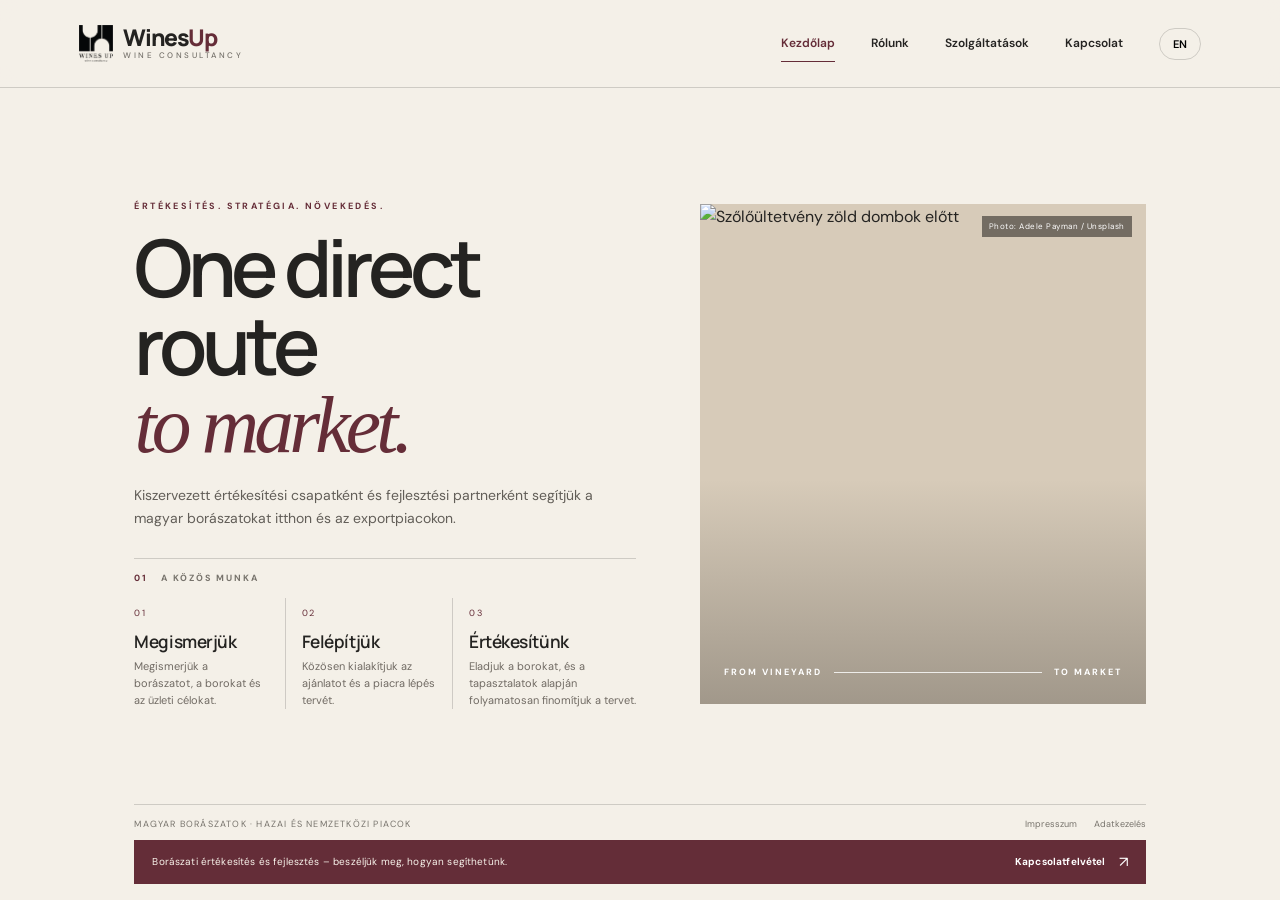
==== index.html @ 7901860d "Initial WinesUp website" ====
<!doctype html>
<html lang="hu"><head><meta charset="utf-8"><meta name="viewport" content="width=device-width, initial-scale=1"><meta name="theme-color" content="#f4f0e8"><meta name="description" content="A WinesUp kiszervezett értékesítési csapatként és fejlesztési partnerként segíti a magyar borászatokat itthon és exportpiacokon."><title>WinesUp — One direct route to market</title><link rel="preconnect" href="https://fonts.googleapis.com"><link rel="preconnect" href="https://fonts.gstatic.com" crossorigin><link href="https://fonts.googleapis.com/css2?family=DM+Sans:wght@400;500;600;700&family=Manrope:wght@400;500;600;700;800&display=swap" rel="stylesheet"><link rel="stylesheet" href="style.css"><script src="script.js" defer></script></head>
<body>
<header class="site-header"><a class="brand" href="index.html" aria-label="WinesUp – kezdőlap"><img src="assets/winesup-mark.png" alt="" class="brand-mark"><span class="brand-word">Wines<span>Up</span><small>wine consultancy</small></span></a><button class="menu-toggle" aria-label="Menü megnyitása" aria-expanded="false" aria-controls="main-nav"><span></span><span></span></button><nav class="main-nav" id="main-nav"><a href="index.html" data-i18n="navHome">Kezdőlap</a><a href="about.html" data-i18n="navAbout">Rólunk</a><a href="services.html" data-i18n="navServices">Szolgáltatások</a><a href="contact.html" data-i18n="navContact">Kapcsolat</a><button class="language-switch" type="button" aria-label="Switch language">EN</button></nav></header>
<main class="home-main">
<section class="hero home-hero section-wrap">
  <div class="hero-copy home-hero-copy">
    <p class="eyebrow" data-i18n="heroEyebrow">Értékesítés. Stratégia. Növekedés.</p>
    <h1 data-i18n="heroTitle">One direct route<br><em>to market.</em></h1>
    <p class="hero-lead" data-i18n="heroLead">Kiszervezett értékesítési csapatként és fejlesztési partnerként segítjük a magyar borászatokat itthon és az exportpiacokon.</p>
    <div class="home-steps" aria-label="Hogyan dolgozunk">
      <div class="home-steps-heading"><span class="home-steps-number">01</span><span data-i18n="approachKicker">A közös munka</span></div>
      <div class="home-steps-grid">
        <article class="home-step"><span class="home-step-index">01</span><h2 data-i18n="step1Title">Megismerjük</h2><p data-i18n="step1Text">Megismerjük a borászatot, a borokat és az üzleti célokat.</p></article>
        <article class="home-step"><span class="home-step-index">02</span><h2 data-i18n="step2Title">Felépítjük</h2><p data-i18n="step2Text">Közösen kialakítjuk az ajánlatot és a piacra lépés tervét.</p></article>
        <article class="home-step"><span class="home-step-index">03</span><h2 data-i18n="step3Title">Értékesítünk</h2><p data-i18n="step3Text">Eladjuk a borokat, és a tapasztalatok alapján folyamatosan finomítjuk a tervet.</p></article>
      </div>
    </div>
  </div>
  <div class="hero-art hero-photo-wrap home-hero-photo">
    <img class="hero-photo" src="https://images.unsplash.com/photo-1523741543316-beb7fc7023d8?auto=format&fit=crop&w=1800&q=85" alt="Szőlőültetvény zöld dombok előtt" fetchpriority="high">
    <div class="hero-photo-overlay"></div><div class="photo-credit">Photo: Adele Payman / Unsplash</div>
    <div class="photo-label"><span>FROM VINEYARD</span><i></i><span>TO MARKET</span></div>
  </div>
  <div class="home-bottom"><span class="home-market-line" data-i18n="heroFoot">Magyar borászatok · Hazai és nemzetközi piacok</span><span class="home-legal-links"><a href="imprint.html" data-i18n="imprint">Impresszum</a><a href="privacy.html" data-i18n="privacy">Adatkezelés</a></span></div><div class="home-contact-strip"><span data-i18n="homeContactLine">Borászati értékesítés és fejlesztés – beszéljük meg, hogyan segíthetünk.</span><a href="contact.html"><span data-i18n="contactCta">Kapcsolatfelvétel</span><b>↗</b></a></div>
</section>
</main><footer class="home-footer"><span>© 2026 WinesUp.</span><span data-i18n="rights">Minden jog fenntartva.</span></footer></body></html>
---- style.css ----
:root{--paper:#f4f0e8;--paper2:#e9e2d6;--ink:#242321;--muted:#77736c;--wine:#652d38;--wine2:#8b4650;--line:rgba(36,35,33,.18);--serif:Georgia,'Times New Roman',serif;--sans:'DM Sans',Arial,sans-serif;--display:'Manrope',Arial,sans-serif}*{box-sizing:border-box}html{scroll-behavior:smooth}body{margin:0;background:var(--paper);color:var(--ink);font-family:var(--sans);font-size:16px;line-height:1.6}a{color:inherit;text-decoration:none}.site-header{height:88px;padding:0 6.2vw;display:flex;align-items:center;justify-content:space-between;border-bottom:1px solid var(--line);background:rgba(244,240,232,.94);position:sticky;top:0;z-index:20;backdrop-filter:blur(12px)}.brand{display:flex;align-items:center;gap:10px}.brand-mark{width:34px;height:38px;object-fit:contain}.brand-word{font:800 23px/1 var(--display);letter-spacing:-1.4px}.brand-word>span{color:var(--wine)}.brand-word small{display:block;font:500 8px/1.6 var(--sans);letter-spacing:2.5px;text-transform:uppercase;color:var(--muted)}.main-nav{display:flex;align-items:center;gap:36px;font-size:12px;font-weight:600}.main-nav a{transition:color .2s}.main-nav a:hover,.text-link:hover{color:var(--wine2)}.language-switch{border:1px solid var(--line);background:transparent;border-radius:50px;padding:8px 13px;font:600 11px var(--sans);cursor:pointer}.menu-toggle{display:none}.section-wrap{padding-left:10.5vw;padding-right:10.5vw}.hero{min-height:660px;padding-top:100px;padding-bottom:30px;display:grid;grid-template-columns:1.05fr .95fr;align-items:center;position:relative;overflow:hidden}.eyebrow{font-size:10px;letter-spacing:2.4px;text-transform:uppercase;font-weight:700;color:var(--wine);margin:0 0 25px}.hero h1{font:600 clamp(64px,8.1vw,116px)/.96 var(--display);letter-spacing:-7px;margin:0 0 32px}.hero h1 em,.intro h2 em,.section-heading h2 em,.approach h2 em,.markets h2 em,.contact-band h2 em{font-family:var(--serif);font-weight:400;color:var(--wine);letter-spacing:-.06em}.hero-lead{max-width:440px;font-size:16px;line-height:1.8;color:#625e58;margin:0 0 34px}.button{display:inline-flex;align-items:center;gap:45px;padding:15px 19px;font-size:12px;font-weight:700;transition:background .2s,transform .2s}.button:hover{transform:translateY(-2px)}.button b{font-size:18px;font-weight:400}.button-dark{background:var(--wine);color:#fff}.button-dark:hover{background:#4d202a}.hero-art{height:440px;position:relative;background:#e8dfd3;overflow:hidden;margin-left:4vw}.art-disc{position:absolute;width:280px;height:360px;border-radius:48% 48% 8px 8px;background:var(--wine);left:50%;top:50%;transform:translate(-50%,-42%);opacity:.94}.art-disc:after{content:"";position:absolute;inset:20px;border:1px solid rgba(255,255,255,.25);border-radius:48% 48% 4px 4px}.art-stem{position:absolute;width:1px;height:480px;background:rgba(36,35,33,.42);left:50%;top:-20px;transform:rotate(28deg)}.art-orbit{position:absolute;border:1px solid rgba(101,45,56,.55);border-radius:50%;width:430px;height:190px;left:50%;top:50%;transform:translate(-50%,-50%) rotate(-32deg)}.orbit-two{width:500px;height:270px;transform:translate(-50%,-50%) rotate(35deg);border-color:rgba(36,35,33,.25)}.art-caption{position:absolute;bottom:25px;left:25px;right:25px;display:flex;align-items:center;gap:12px;font-size:9px;letter-spacing:2px;font-weight:700}.art-caption i{height:1px;background:var(--ink);flex:1}.art-note{position:absolute;right:25px;top:24px;font:700 15px/1.1 var(--display);letter-spacing:-1px;text-align:right}.art-note small{display:block;font:600 7px/1.6 var(--sans);letter-spacing:1.6px;color:#706b64;margin-top:7px}.hero-foot{grid-column:1/-1;display:flex;justify-content:space-between;border-top:1px solid var(--line);padding-top:17px;margin-top:65px;font-size:9px;letter-spacing:1.4px;text-transform:uppercase;color:var(--muted)}.section-kicker{display:flex;gap:18px;align-items:center;font-size:10px;letter-spacing:2px;text-transform:uppercase;color:var(--muted);font-weight:700}.section-kicker span:first-child{color:var(--wine)}.intro{padding-top:130px;padding-bottom:150px;position:relative;border-top:1px solid var(--line)}.intro-content{display:grid;grid-template-columns:1.15fr .85fr;gap:8vw;margin-top:55px}.intro h2,.section-heading h2,.approach h2,.markets h2{font:600 clamp(38px,5vw,66px)/1.08 var(--display);letter-spacing:-3.6px;margin:0}.intro-text{padding-top:8px;max-width:400px}.intro-text p,.section-heading>p,.approach-top>p,.markets-copy>p:last-child{font-size:14px;line-height:1.9;color:#69645e;margin:0 0 27px}.text-link{display:inline-flex;gap:25px;align-items:center;font-size:11px;font-weight:700;border-bottom:1px solid var(--wine);padding-bottom:9px}.intro-stamp{position:absolute;right:11vw;bottom:55px;width:110px;height:110px;border:1px solid rgba(101,45,56,.5);border-radius:50%;display:flex;align-items:center;justify-content:center;gap:7px;color:var(--wine);transform:rotate(-12deg)}.intro-stamp>span{font:italic 48px var(--serif)}.intro-stamp small{font-size:6px;line-height:1.5;letter-spacing:1px}.services{background:var(--paper2);padding-top:105px;padding-bottom:130px}.section-heading{display:flex;justify-content:space-between;align-items:end;margin:55px 0 65px;gap:40px}.section-heading>p{max-width:310px;margin:0 0 5px}.service-list{border-top:1px solid var(--line)}.service-item{display:grid;grid-template-columns:70px 1fr 30px;gap:20px;align-items:start;padding:28px 0;border-bottom:1px solid var(--line)}.service-no{font-size:10px;color:var(--wine);padding-top:8px}.service-item h3{font:600 25px/1.3 var(--display);letter-spacing:-.8px;margin:0 0 8px}.service-item p{font-size:13px;line-height:1.8;color:#6b665f;max-width:650px;margin:0}.service-arrow{font-size:20px;color:var(--wine);padding-top:4px}.approach{padding-top:120px;padding-bottom:140px}.approach-top{display:flex;justify-content:space-between;align-items:end;gap:40px;margin:55px 0 70px}.approach-top>p{max-width:300px;margin-bottom:5px}.steps{display:grid;grid-template-columns:repeat(3,1fr);border-top:1px solid var(--line)}.steps article{padding:24px 30px 0 0;border-right:1px solid var(--line);margin-right:30px}.steps article:last-child{border:0;margin:0}.steps article>span{font-size:9px;letter-spacing:1.8px;color:var(--wine);font-weight:700}.steps article>span small{color:var(--muted);font-size:8px}.steps h3{font:600 26px var(--display);letter-spacing:-1px;margin:32px 0 9px}.steps p{font-size:13px;line-height:1.8;color:#6b665f;max-width:260px;margin:0}.markets{background:#262421;color:var(--paper);padding-top:100px;padding-bottom:100px;display:grid;grid-template-columns:1fr 1fr;align-items:center;gap:7vw;overflow:hidden}.markets .eyebrow{color:#c18c91}.markets h2 em{color:#d0a5a0}.markets-copy>p:last-child{color:#c4beb5;max-width:410px;margin-top:28px}.markets-graphic{height:350px;position:relative;border:1px solid rgba(244,240,232,.2);border-radius:50%;width:350px;justify-self:center}.map-ring{position:absolute;border:1px solid rgba(208,165,160,.55);border-radius:50%;inset:35px}.ring-b{inset:80px;border-color:rgba(244,240,232,.25)}.map-center{position:absolute;left:50%;top:50%;transform:translate(-50%,-50%);font:italic 66px var(--serif);color:#d0a5a0}.map-center span{color:var(--paper)}.map-point{position:absolute;font-size:8px;letter-spacing:1.4px;color:#e8d7d0;background:#262421;padding:4px 7px}.point-hu{top:34%;left:52%}.point-ca{top:25%;left:4%}.point-jp{right:-5%;top:51%}.point-eu{bottom:18%;left:23%}.contact-band{background:var(--wine);color:var(--paper);padding:85px 10.5vw;position:relative;overflow:hidden}.contact-band-inner{position:relative;z-index:1}.contact-band .eyebrow{color:#d8b4ae}.contact-band h2{font:600 clamp(42px,6vw,78px)/1.03 var(--display);letter-spacing:-4px;margin:0 0 32px}.contact-band h2 em{color:#e3c5bd}.button-light{background:var(--paper);color:var(--wine)}.button-light:hover{background:#fff}.band-mark{position:absolute;right:11vw;top:0;font:italic 300px/.9 var(--serif);color:rgba(255,255,255,.06)}.band-mark span{font-style:normal}.site-footer{background:#1e1d1b;color:var(--paper);padding:55px 10.5vw 20px}.footer-main{display:grid;grid-template-columns:1fr 1.3fr 1fr;align-items:center;gap:30px;padding-bottom:50px}.footer-brand .brand-mark{filter:invert(1)}.footer-brand .brand-word{color:var(--paper)}.footer-brand .brand-word>span{color:#c18c91}.footer-brand .brand-word small{color:#aaa39a}.footer-main>p{font-size:11px;color:#aaa39a;max-width:230px}.footer-contact{display:flex;flex-direction:column;gap:7px;justify-self:end;font-size:11px}.footer-contact span{color:#aaa39a}.footer-bottom{border-top:1px solid rgba(255,255,255,.17);padding-top:17px;display:flex;justify-content:space-between;font-size:9px;color:#aaa39a}.footer-bottom div{display:flex;gap:25px}.footer-bottom a:hover{color:white}
@media(max-width:800px){.site-header{height:72px;padding:0 6vw}.menu-toggle{display:flex;flex-direction:column;gap:5px;border:0;background:none;padding:10px}.menu-toggle span{display:block;width:23px;height:1px;background:var(--ink)}.main-nav{display:none;position:absolute;top:71px;left:0;right:0;background:var(--paper);padding:25px 6vw 30px;flex-direction:column;align-items:flex-start;gap:20px;border-bottom:1px solid var(--line)}.main-nav.open{display:flex}.section-wrap{padding-left:7vw;padding-right:7vw}.hero{padding-top:65px;grid-template-columns:1fr;min-height:auto}.hero h1{font-size:clamp(60px,14vw,100px);letter-spacing:-5px}.hero-art{height:330px;margin:55px 0 0}.art-disc{width:210px;height:275px}.hero-foot{margin-top:45px}.intro{padding-top:85px;padding-bottom:120px}.intro-content{grid-template-columns:1fr;gap:25px;margin-top:38px}.intro h2,.section-heading h2,.approach h2,.markets h2{font-size:clamp(40px,9vw,60px)}.intro-stamp{right:8vw;bottom:25px;transform:scale(.75) rotate(-12deg)}.services{padding-top:80px;padding-bottom:90px}.section-heading,.approach-top{display:block;margin:40px 0}.section-heading>p,.approach-top>p{margin-top:22px}.service-item{grid-template-columns:35px 1fr 20px;gap:12px}.service-item h3{font-size:21px}.approach{padding-top:85px;padding-bottom:90px}.steps{grid-template-columns:1fr}.steps article{border-right:0;border-bottom:1px solid var(--line);margin:0;padding:22px 0}.steps h3{margin:18px 0 7px}.markets{grid-template-columns:1fr;padding:80px 7vw;gap:50px}.markets-graphic{width:min(80vw,330px);height:min(80vw,330px)}.contact-band{padding:75px 7vw}.contact-band h2{font-size:clamp(43px,10vw,68px);letter-spacing:-2px}.band-mark{right:-20px;font-size:210px}.site-footer{padding:45px 7vw 20px}.footer-main{grid-template-columns:1fr 1fr}.footer-main>p{grid-column:1/-1;grid-row:2}.footer-contact{justify-self:end}.footer-bottom{gap:20px;flex-wrap:wrap}.footer-bottom div{gap:15px}}
@media(max-width:430px){.brand-word{font-size:20px}.hero h1{letter-spacing:-4px}.hero-art{height:285px}.art-disc{width:175px;height:235px}.service-item{grid-template-columns:28px 1fr 15px}.service-item h3{font-size:18px}.service-item p{font-size:12px}.footer-main{grid-template-columns:1fr}.footer-main>p{grid-column:auto;grid-row:auto}.footer-contact{justify-self:start}.footer-bottom{font-size:8px}}

/* Photography and secondary pages */
.hero-photo-wrap{position:relative;overflow:hidden;min-height:470px;background:var(--wine)}
.hero-photo{position:absolute;inset:0;width:100%;height:100%;object-fit:cover;display:block}
.hero-photo-overlay{position:absolute;inset:0;background:linear-gradient(180deg,rgba(20,18,16,.02),rgba(20,18,16,.34))}
.photo-label{position:absolute;left:28px;bottom:25px;display:flex;align-items:center;gap:12px;color:#fff;font-size:9px;letter-spacing:2px;font-weight:700}
.photo-label i{display:block;width:36px;height:1px;background:rgba(255,255,255,.75)}
.photo-break{padding-top:65px;padding-bottom:100px}
.photo-break-image{height:350px;overflow:hidden;position:relative}
.photo-break-image img{width:100%;height:100%;object-fit:cover;display:block}
.photo-break-caption{display:flex;justify-content:space-between;align-items:center;padding-top:13px;border-bottom:1px solid var(--line);padding-bottom:15px}
.photo-break-caption span,.section-number{font-size:9px;letter-spacing:2px;color:var(--muted);font-weight:700}
.photo-break-caption p{font:italic 16px var(--serif);margin:0;color:var(--wine)}
.page-hero{padding-top:115px;padding-bottom:90px;border-bottom:1px solid var(--line)}
.page-hero h1{font:600 clamp(48px,7vw,88px)/1.05 var(--display);letter-spacing:-4px;max-width:1000px;margin:20px 0 25px}
.page-lead{font-size:17px;line-height:1.8;color:var(--muted);max-width:690px;margin:0}
.about-story{display:grid;grid-template-columns:1.05fr .95fr;gap:8vw;align-items:center;padding-top:100px;padding-bottom:110px}
.about-story-image{height:450px;overflow:hidden}.about-story-image img{width:100%;height:100%;object-fit:cover}
.about-story-copy h2,.team-section h2,.markets-detail h2,.service-image-band h2{font:600 clamp(34px,4.5vw,58px)/1.12 var(--display);letter-spacing:-2px;margin:22px 0}
.about-story-copy p,.markets-detail>p{color:var(--muted);line-height:1.9;font-size:15px}
.team-section{padding-top:70px;padding-bottom:110px;background:var(--paper2)}
.team-section h2{max-width:700px}
.team-placeholders{display:grid;grid-template-columns:repeat(3,1fr);gap:22px;margin-top:55px}
.team-placeholders article{border-top:1px solid var(--line);padding-top:15px}
.team-placeholder{height:220px;background:linear-gradient(145deg,#d8cfc1,#b7a99a);display:grid;place-items:center;color:rgba(67,48,42,.55);font:italic 72px var(--serif);margin-bottom:22px}
.team-placeholders h3{font:600 19px var(--display);margin:0 0 5px}.team-placeholders p{color:var(--muted);font-size:13px;margin:0}
.markets-detail{display:grid;grid-template-columns:1fr 1fr;gap:8vw;align-items:center;padding-top:100px;padding-bottom:110px}
.markets-detail>p{max-width:540px}
.service-detail-list{padding-top:40px;padding-bottom:100px}
.service-detail-list article{display:grid;grid-template-columns:70px 1fr;gap:25px;padding:36px 0;border-bottom:1px solid var(--line)}
.service-detail-list article>span{font-size:11px;letter-spacing:2px;color:var(--wine);padding-top:10px}
.service-detail-list h2{font:600 clamp(26px,3.5vw,42px) var(--display);letter-spacing:-1.5px;margin:0 0 12px}
.service-detail-list p{font-size:15px;line-height:1.85;color:var(--muted);max-width:760px;margin:0}
.service-image-band{position:relative;height:430px;margin-bottom:110px;overflow:hidden;display:flex;align-items:flex-end;padding:45px}
.service-image-band:before{content:"";position:absolute;inset:0;background:linear-gradient(90deg,rgba(25,22,20,.72),rgba(25,22,20,.05))}
.service-image-band img{position:absolute;inset:0;width:100%;height:100%;object-fit:cover}
.service-image-band>div{position:relative;z-index:1;max-width:650px;color:#fff}
.service-image-band h2{margin:14px 0 0}
.service-image-band .eyebrow{color:#e7c9c2}
.contact-layout{display:grid;grid-template-columns:1.2fr .8fr;gap:10vw;padding-top:75px;padding-bottom:120px}
.contact-form-wrap form{display:flex;flex-direction:column;align-items:flex-start}
.contact-form-wrap label{font-size:12px;font-weight:600;margin:18px 0 7px}
.contact-form-wrap input,.contact-form-wrap textarea{width:100%;border:1px solid var(--line);background:rgba(255,255,255,.32);padding:14px 15px;font:14px var(--sans);color:var(--ink);border-radius:0;outline:none}
.contact-form-wrap input:focus,.contact-form-wrap textarea:focus{border-color:var(--wine)}
.contact-form-wrap textarea{resize:vertical}
.form-note{font-size:11px;line-height:1.7;color:var(--muted);margin:18px 0}
.form-status{font-size:12px;color:var(--wine)}
.contact-details{padding-top:15px}
.contact-details>div{border-bottom:1px solid var(--line);padding:0 0 20px;margin-bottom:22px}
.contact-details span{display:block;color:var(--muted);font-size:10px;letter-spacing:1.6px;text-transform:uppercase;margin-bottom:7px}
.contact-details a,.contact-details p{font:500 17px var(--display);margin:0}
.contact-details img{width:100%;height:220px;object-fit:cover;margin-top:20px}
.legal-page{max-width:900px;min-height:55vh;padding-top:110px;padding-bottom:130px}
.legal-page h1{font:600 clamp(42px,6vw,70px)/1.1 var(--display);letter-spacing:-3px}
.legal-placeholder{padding:25px;background:var(--paper2);color:var(--muted);margin-top:35px;font-size:14px}
@media(max-width:800px){.hero-photo-wrap{min-height:330px;margin-top:45px}.photo-break{padding-top:30px;padding-bottom:70px}.photo-break-image{height:250px}.page-hero{padding-top:80px;padding-bottom:65px}.page-hero h1{letter-spacing:-2.5px}.about-story,.markets-detail,.contact-layout{grid-template-columns:1fr;gap:35px;padding-top:70px;padding-bottom:75px}.about-story-image{height:300px}.team-section{padding-top:60px;padding-bottom:75px}.team-placeholders{grid-template-columns:1fr;gap:35px;margin-top:35px}.team-placeholder{height:250px}.service-detail-list{padding-top:20px;padding-bottom:70px}.service-detail-list article{grid-template-columns:40px 1fr;gap:12px;padding:28px 0}.service-image-band{height:350px;margin-bottom:75px;padding:25px}.contact-layout{padding-top:45px}.contact-details img{height:190px}}

/* WinesUp v1.1: real stock photography and dedicated-page navigation */
.main-nav a[aria-current="page"]{color:var(--wine);position:relative}
.main-nav a[aria-current="page"]::after{content:"";position:absolute;left:0;right:0;bottom:-9px;height:1px;background:var(--wine)}
.hero-photo-wrap{height:470px;position:relative;overflow:hidden;background:#d7cbb9}
.hero-photo{width:100%;height:100%;object-fit:cover;display:block}
.hero-photo-overlay{position:absolute;inset:0;background:linear-gradient(180deg,transparent 55%,rgba(22,20,18,.28))}
.photo-label{position:absolute;bottom:24px;left:24px;right:24px;display:flex;align-items:center;gap:12px;color:#fff;font-size:9px;letter-spacing:2px;font-weight:700}
.photo-label i{height:1px;background:rgba(255,255,255,.8);flex:1}
.home-photo{padding-top:0;padding-bottom:100px;position:relative}
.home-photo img{width:100%;height:390px;object-fit:cover;display:block}
.home-photo-caption{display:flex;justify-content:space-between;gap:30px;padding-top:14px;color:var(--muted);font-size:10px;letter-spacing:1.2px;text-transform:uppercase}
.home-photo-caption p{font-size:12px;letter-spacing:0;text-transform:none;margin:0;color:var(--ink)}
.home-services{background:var(--paper2);padding-top:105px;padding-bottom:110px}
.home-more{margin-top:35px}
.team-placeholder{height:330px;display:flex;flex-direction:column;justify-content:center;align-items:center;gap:12px;background:linear-gradient(145deg,#ded7cc,#c4b9aa);color:rgba(67,48,42,.72);margin-bottom:22px;position:relative;overflow:hidden}
.team-placeholder::before,.team-placeholder::after{content:"";position:absolute;border:1px solid rgba(101,45,56,.18);border-radius:50%;width:220px;height:220px}
.team-placeholder::after{width:165px;height:165px}
.team-placeholder span{font:italic 62px var(--serif);z-index:1}
.team-placeholder small{font-size:8px;letter-spacing:2px;font-weight:700;z-index:1}
.team-placeholders p{color:var(--wine);font-size:13px;margin:0}
@media(max-width:800px){.home-photo{padding-bottom:65px}.home-photo img{height:260px}.home-photo-caption{display:block}.home-photo-caption p{margin-top:8px}.team-placeholder{height:300px}.main-nav a[aria-current="page"]::after{display:none}}

.photo-credit{position:absolute;top:12px;right:14px;padding:4px 7px;background:rgba(25,22,20,.52);color:#fff;font-size:8px;letter-spacing:.5px}


/* WinesUp v1.2 — compact, single-viewport homepage */
.home-main{height:calc(100svh - 88px);min-height:610px;overflow:hidden}
.home-hero{height:100%;min-height:0;padding-top:clamp(24px,4vh,52px);padding-bottom:16px;display:grid;grid-template-columns:minmax(0,1.06fr) minmax(300px,.94fr);grid-template-rows:minmax(0,1fr) auto;column-gap:clamp(28px,5vw,76px);align-items:center}
.home-hero-copy{min-width:0;align-self:center}
.home-hero .eyebrow{margin-bottom:15px;font-size:9px}
.home-hero h1{font-size:clamp(58px,6.2vw,88px);letter-spacing:-5px;line-height:.98;margin:0 0 19px}
.home-hero .hero-lead{font-size:14px;line-height:1.65;max-width:480px;margin:0 0 28px}
.home-hero-photo{height:min(58vh,500px);min-height:340px;margin:0}
.home-steps{margin-top:25px;max-width:690px}
.home-steps-heading{display:flex;align-items:center;gap:13px;border-top:1px solid var(--line);padding-top:12px;margin-bottom:12px;font-size:9px;letter-spacing:1.8px;text-transform:uppercase;color:var(--muted);font-weight:700}
.home-steps-number{color:var(--wine)}
.home-steps-grid{display:grid;grid-template-columns:repeat(3,minmax(0,1fr));gap:0}
.home-step{padding:0 17px 0 0;margin-right:16px;border-right:1px solid var(--line);min-width:0}
.home-step:last-child{border-right:0;margin-right:0;padding-right:0}
.home-step-index{font-size:9px;letter-spacing:1.5px;color:var(--wine)}
.home-step h2{font:600 clamp(15px,1.35vw,19px)/1.25 var(--display);letter-spacing:-.45px;margin:8px 0 5px}
.home-step p{font-size:11px;line-height:1.55;color:#716b64;margin:0;max-width:190px}
.home-bottom{grid-column:1/-1;display:flex;align-items:center;gap:24px;border-top:1px solid var(--line);padding-top:12px;margin-top:20px;min-width:0}
.home-market-line{font-size:9px;letter-spacing:1.2px;text-transform:uppercase;color:var(--muted);flex:1}
.home-contact-link{display:inline-flex;align-items:center;gap:15px;font-size:10px;font-weight:700;color:var(--wine);white-space:nowrap}
.home-contact-link b{font-size:16px;font-weight:400}
.home-legal-links{display:flex;gap:17px;margin-left:18px;font-size:9px;color:var(--muted);white-space:nowrap}
.home-legal-links a:hover{color:var(--wine)}
.home-footer{display:none}
@media(max-height:760px) and (min-width:801px){.home-hero{padding-top:18px}.home-hero h1{font-size:clamp(54px,5.6vw,76px);margin-bottom:13px}.home-hero .hero-lead{font-size:13px;margin-bottom:18px}.home-hero-photo{height:min(53vh,410px);min-height:300px}.home-steps{margin-top:15px}.home-step h2{margin:5px 0 3px}.home-step p{font-size:10px}.home-bottom{margin-top:12px;padding-top:9px}}
@media(max-width:800px){.home-main{height:auto;min-height:calc(100svh - 72px);overflow:visible}.home-hero{height:auto;min-height:0;padding-top:55px;padding-bottom:20px;display:flex;flex-direction:column;align-items:stretch;gap:0}.home-hero h1{font-size:clamp(58px,12vw,86px);letter-spacing:-4px}.home-hero .hero-lead{font-size:14px;margin-bottom:22px}.home-steps{margin-top:30px}.home-steps-grid{gap:0}.home-step{padding-right:12px;margin-right:12px}.home-step h2{font-size:16px}.home-step p{font-size:11px}.home-hero-photo{height:300px;min-height:0;margin:32px 0 0}.home-bottom{width:100%;flex-wrap:wrap;gap:12px;padding-top:14px;margin-top:25px}.home-market-line{flex-basis:100%;font-size:8px}.home-legal-links{margin-left:auto}}
@media(max-width:430px){.home-hero{padding-top:42px}.home-hero h1{font-size:58px;letter-spacing:-3.5px}.home-steps-grid{grid-template-columns:1fr;gap:14px}.home-step{border-right:0;border-bottom:1px solid var(--line);padding:0 0 12px;margin:0}.home-step:last-child{border-bottom:0;padding-bottom:0}.home-step h2{margin:4px 0}.home-hero-photo{height:230px}.home-legal-links{font-size:8px}}


/* WinesUp v1.3 — About page content and team */
.about-intro{padding-top:85px;padding-bottom:70px}
.about-intro h1{font:600 clamp(48px,6vw,76px)/1.05 var(--display);letter-spacing:-3.5px;margin:0 0 28px}
.about-intro-copy{max-width:850px;display:grid;grid-template-columns:1fr 1fr;gap:42px}
.about-intro-copy p{font-size:15px;line-height:1.9;color:#625e58;margin:0}
.about-markets{padding-top:55px;padding-bottom:65px;background:var(--paper2)}
.about-markets h2{font:600 clamp(38px,4.5vw,58px)/1.1 var(--display);letter-spacing:-2.5px;margin:12px 0 0}
.markets-list-wrap>p{font-size:14px;color:var(--muted);margin:0 0 16px}
.markets-country-list{display:flex;flex-wrap:wrap;gap:10px 24px;list-style:none;padding:0;margin:0}
.markets-country-list li{font:600 15px var(--display);padding-bottom:5px;border-bottom:1px solid rgba(101,45,56,.35)}
.team-section{padding-top:80px;padding-bottom:100px}
.team-section h2{margin:18px 0 0}
.team-placeholders{margin-top:42px}
.team-placeholders article{border-top:1px solid var(--line);padding-top:16px}
.team-placeholders h3{margin-bottom:7px}
.team-placeholders .team-role{font-size:10px;letter-spacing:1.4px;text-transform:uppercase;color:var(--muted);margin:0 0 8px}
.team-placeholders article>p:last-child{color:var(--wine);font-size:13px;margin:0}
@media(max-width:800px){
 .about-intro{padding-top:65px;padding-bottom:50px}
 .about-intro-copy{grid-template-columns:1fr;gap:16px}
 .about-intro-copy p{font-size:14px}
 .about-markets{padding-top:55px;padding-bottom:55px}
 .team-section{padding-top:60px;padding-bottom:75px}
}


/* v1.4: discreet homepage contact strip */
.home-contact-strip{grid-column:1/-1;display:flex;align-items:center;justify-content:space-between;gap:20px;background:#642d38;color:#f8f3eb;padding:10px 18px;margin-top:9px;min-height:39px}
.home-contact-strip span{font-size:10px;letter-spacing:.15px}
.home-contact-strip a{display:inline-flex;align-items:center;gap:13px;color:#fff;font-size:10px;font-weight:700;white-space:nowrap}
.home-contact-strip a b{font-size:15px;font-weight:400}
@media(max-width:800px){.home-contact-strip{width:100%;padding:12px 14px;align-items:flex-start;flex-direction:column;gap:7px}.home-contact-strip span{line-height:1.5}}

/* WinesUp markets — simple regional country columns */
.about-markets{padding-top:70px;padding-bottom:90px}
.about-markets .markets-heading{margin-bottom:42px}
.wu-markets-columns{display:grid;grid-template-columns:repeat(3,minmax(0,1fr));gap:44px;width:min(100%,1040px);margin:0 auto}
.wu-market-region{padding-top:18px;border-top:1px solid rgba(101,45,56,.38)}
.wu-market-region h3{margin:0 0 18px;color:#652d38;font:600 clamp(22px,2.5vw,30px)/1.2 var(--display);letter-spacing:-.7px}
.wu-market-region ul{list-style:none;margin:0;padding:0}
.wu-market-region li{position:relative;margin:0;padding:7px 0 7px 17px;color:#625e58;font-size:14px;line-height:1.5}
.wu-market-region li:before{content:"";position:absolute;left:0;top:15px;width:6px;height:6px;border-radius:50%;background:#652d38}
@media(max-width:700px){
  .about-markets{padding-top:50px;padding-bottom:60px}
  .wu-markets-columns{grid-template-columns:1fr;gap:26px}
  .wu-market-region{padding-top:14px}
  .wu-market-region h3{margin-bottom:10px;font-size:23px}
  .wu-market-region li{padding-top:5px;padding-bottom:5px;font-size:13px}
  .wu-market-region li:before{top:12px}
}

/* Services page editorial rhythm */
.services-intro{padding-bottom:50px}
.services-intro h1{font:600 clamp(48px,6vw,76px)/1.05 var(--display);letter-spacing:-3.5px;margin:0 0 22px}
.services-intro .page-lead{max-width:760px;font-size:17px;line-height:1.7}
.service-detail-list article{display:grid;grid-template-columns:65px 1fr;gap:20px;padding:34px 0;border-top:1px solid var(--line)}
.service-detail-list article>span{font-size:11px;letter-spacing:1.5px;color:var(--wine);padding-top:9px}
.service-detail-list article h2{font:600 clamp(24px,3vw,34px)/1.2 var(--display);letter-spacing:-1px;margin:0 0 12px}
.service-detail-list article p{max-width:780px;font-size:15px;line-height:1.85;color:#625e58;margin:0}
@media(max-width:700px){.service-detail-list article{grid-template-columns:34px 1fr;gap:12px;padding:25px 0}.service-detail-list article p{font-size:14px}.services-intro{padding-bottom:35px}}
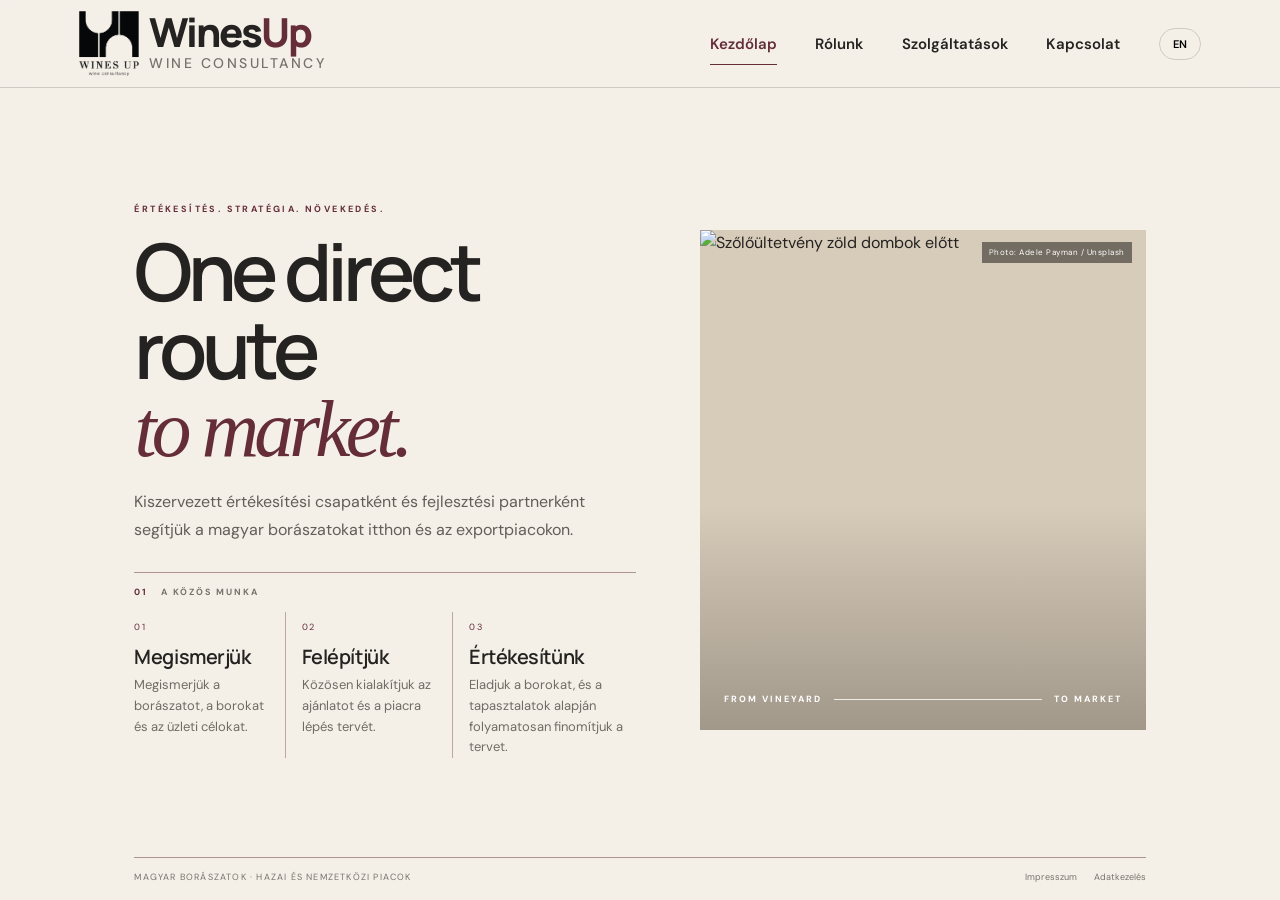
==== commit 8f3c89e7: "Refine header, homepage typography and about page layout" ====
--- a/index.html
+++ b/index.html
@@ -22,6 +22,6 @@
     <div class="hero-photo-overlay"></div><div class="photo-credit">Photo: Adele Payman / Unsplash</div>
     <div class="photo-label"><span>FROM VINEYARD</span><i></i><span>TO MARKET</span></div>
   </div>
-  <div class="home-bottom"><span class="home-market-line" data-i18n="heroFoot">Magyar borászatok · Hazai és nemzetközi piacok</span><span class="home-legal-links"><a href="imprint.html" data-i18n="imprint">Impresszum</a><a href="privacy.html" data-i18n="privacy">Adatkezelés</a></span></div><div class="home-contact-strip"><span data-i18n="homeContactLine">Borászati értékesítés és fejlesztés – beszéljük meg, hogyan segíthetünk.</span><a href="contact.html"><span data-i18n="contactCta">Kapcsolatfelvétel</span><b>↗</b></a></div>
+  <div class="home-bottom"><span class="home-market-line" data-i18n="heroFoot">Magyar borászatok · Hazai és nemzetközi piacok</span><span class="home-legal-links"><a href="imprint.html" data-i18n="imprint">Impresszum</a><a href="privacy.html" data-i18n="privacy">Adatkezelés</a></span></div>
 </section>
 </main><footer class="home-footer"><span>© 2026 WinesUp.</span><span data-i18n="rights">Minden jog fenntartva.</span></footer></body></html>
--- a/style.css
+++ b/style.css
@@ -172,3 +172,30 @@
 .service-detail-list article h2{font:600 clamp(24px,3vw,34px)/1.2 var(--display);letter-spacing:-1px;margin:0 0 12px}
 .service-detail-list article p{max-width:780px;font-size:15px;line-height:1.85;color:#625e58;margin:0}
 @media(max-width:700px){.service-detail-list article{grid-template-columns:34px 1fr;gap:12px;padding:25px 0}.service-detail-list article p{font-size:14px}.services-intro{padding-bottom:35px}}
+
+
+/* WinesUp v1.8 — typography, header scale and page refinements */
+.site-header .brand-mark{width:60px;height:67px}
+.site-header .brand-word{font-size:40px;letter-spacing:-2px}
+.site-header .brand-word small{font-size:14px;letter-spacing:2.5px}
+.main-nav{flex:1;justify-content:flex-end;margin-left:5vw;gap:clamp(22px,3vw,44px);font-size:15px}
+.home-hero .hero-lead{font-size:16px;line-height:1.75;max-width:520px}
+.home-steps-heading{border-top-color:rgba(101,45,56,.48)}
+.home-step{border-right-color:rgba(101,45,56,.38)}
+.home-step h2{font-size:clamp(17px,1.55vw,22px)}
+.home-step p{font-size:13px;line-height:1.6}
+.home-bottom{border-top-color:rgba(101,45,56,.48)}
+@media(max-width:800px){
+  .site-header .brand-mark{width:48px;height:53px}
+  .site-header .brand-word{font-size:32px}
+  .site-header .brand-word small{font-size:10px}
+  .main-nav{flex:initial;margin-left:0;gap:20px;font-size:15px}
+  .home-hero .hero-lead{font-size:15px}
+  .home-step h2{font-size:17px}
+  .home-step p{font-size:12px}
+}
+@media(max-width:430px){
+  .site-header .brand-mark{width:42px;height:47px}
+  .site-header .brand-word{font-size:28px}
+  .site-header .brand-word small{font-size:9px}
+}
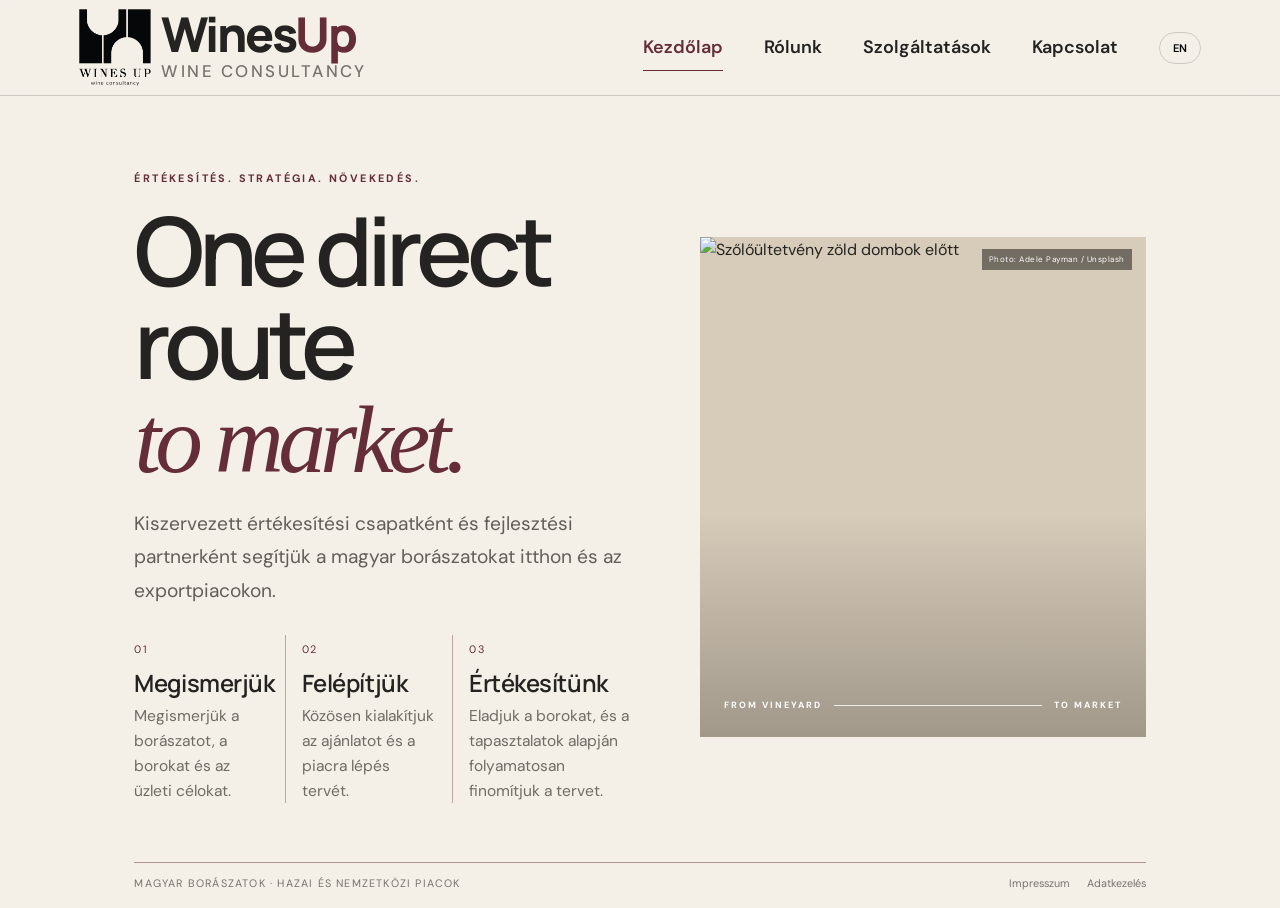
==== commit b9db814d: "Update index.html" ====
--- a/index.html
+++ b/index.html
@@ -7,13 +7,12 @@
   <div class="hero-copy home-hero-copy">
     <p class="eyebrow" data-i18n="heroEyebrow">Értékesítés. Stratégia. Növekedés.</p>
     <h1 data-i18n="heroTitle">One direct route<br><em>to market.</em></h1>
-    <p class="hero-lead" data-i18n="heroLead">Kiszervezett értékesítési csapatként és fejlesztési partnerként segítjük a magyar borászatokat itthon és az exportpiacokon.</p>
+    <p class="hero-lead" data-i18n="heroLead">Értékesítési és üzletfejlesztési partnerként dolgozunk együtt borászatokkal. Megtaláljuk a megfelelő vevőket, felépítjük és gondozzuk az üzleti kapcsolatokat, valamint a piaci igényekhez igazítjuk a kínálatot. Hogy Ön arra koncentrálhasson, amihez a legjobban ért: a borra.</p>
     <div class="home-steps" aria-label="Hogyan dolgozunk">
-      <div class="home-steps-heading"><span class="home-steps-number">01</span><span data-i18n="approachKicker">A közös munka</span></div>
       <div class="home-steps-grid">
         <article class="home-step"><span class="home-step-index">01</span><h2 data-i18n="step1Title">Megismerjük</h2><p data-i18n="step1Text">Megismerjük a borászatot, a borokat és az üzleti célokat.</p></article>
-        <article class="home-step"><span class="home-step-index">02</span><h2 data-i18n="step2Title">Felépítjük</h2><p data-i18n="step2Text">Közösen kialakítjuk az ajánlatot és a piacra lépés tervét.</p></article>
-        <article class="home-step"><span class="home-step-index">03</span><h2 data-i18n="step3Title">Értékesítünk</h2><p data-i18n="step3Text">Eladjuk a borokat, és a tapasztalatok alapján folyamatosan finomítjuk a tervet.</p></article>
+        <article class="home-step"><span class="home-step-index">02</span><h2 data-i18n="step2Title">Felépítjük</h2><p data-i18n="step2Text">Kialakítjuk a megfelelő portfóliót, az árpozíciót és a piacra lépés stratégiáját.</p></article>
+        <article class="home-step"><span class="home-step-index">03</span><h2 data-i18n="step3Title">Értékesítünk</h2><p data-i18n="step3Text">Megkeressük a megfelelő vevőket, üzleti kapcsolatokat építünk, és folyamatosan dolgozunk azon, hogy a borok tartósan jelen legyenek a piacon.</p></article>
       </div>
     </div>
   </div>
@@ -24,4 +23,4 @@
   </div>
   <div class="home-bottom"><span class="home-market-line" data-i18n="heroFoot">Magyar borászatok · Hazai és nemzetközi piacok</span><span class="home-legal-links"><a href="imprint.html" data-i18n="imprint">Impresszum</a><a href="privacy.html" data-i18n="privacy">Adatkezelés</a></span></div>
 </section>
-</main><footer class="home-footer"><span>© 2026 WinesUp.</span><span data-i18n="rights">Minden jog fenntartva.</span></footer></body></html>+</main><footer class="home-footer"><span>© 2026 WinesUp.</span><span data-i18n="rights">Minden jog fenntartva.</span></footer></body></html>
--- a/style.css
+++ b/style.css
@@ -199,3 +199,41 @@
   .site-header .brand-word{font-size:28px}
   .site-header .brand-word small{font-size:9px}
 }
+
+
+/* WinesUp v1.9 — match the preferred 120% browser-zoom typography at 100% */
+.site-header{height:96px}
+.site-header .brand-mark{width:72px;height:80px}
+.site-header .brand-word{font-size:48px;letter-spacing:-2.4px}
+.site-header .brand-word small{font-size:16.8px;letter-spacing:2.5px}
+.main-nav{font-size:18px;gap:clamp(26px,3.2vw,48px)}
+.home-hero .eyebrow{font-size:10.8px}
+.home-hero h1{font-size:clamp(69.6px,7.44vw,105.6px);letter-spacing:-6px}
+.home-hero .hero-lead{font-size:19.2px;line-height:1.75;max-width:620px}
+.home-steps-heading{font-size:10.8px}
+.home-step-index{font-size:10.8px}
+.home-step h2{font-size:clamp(20.4px,1.86vw,26.4px)}
+.home-step p{font-size:15.6px;line-height:1.6}
+.home-market-line{font-size:10.8px}
+.home-legal-links{font-size:10.8px}
+@media(max-width:800px){
+  .site-header{height:82px}
+  .site-header .brand-mark{width:58px;height:64px}
+  .site-header .brand-word{font-size:38px;letter-spacing:-1.8px}
+  .site-header .brand-word small{font-size:12px}
+  .main-nav{font-size:18px}
+  .home-hero .eyebrow{font-size:10px}
+  .home-hero h1{font-size:clamp(66px,14.4vw,103px);letter-spacing:-4px}
+  .home-hero .hero-lead{font-size:18px}
+  .home-step h2{font-size:20px}
+  .home-step p{font-size:14.4px}
+}
+@media(max-width:430px){
+  .site-header{height:76px}
+  .site-header .brand-mark{width:50px;height:56px}
+  .site-header .brand-word{font-size:34px}
+  .site-header .brand-word small{font-size:10.8px}
+  .home-hero h1{font-size:clamp(64px,14vw,70px);letter-spacing:-3.5px}
+  .home-step h2{font-size:18px}
+  .home-step p{font-size:13.2px}
+}
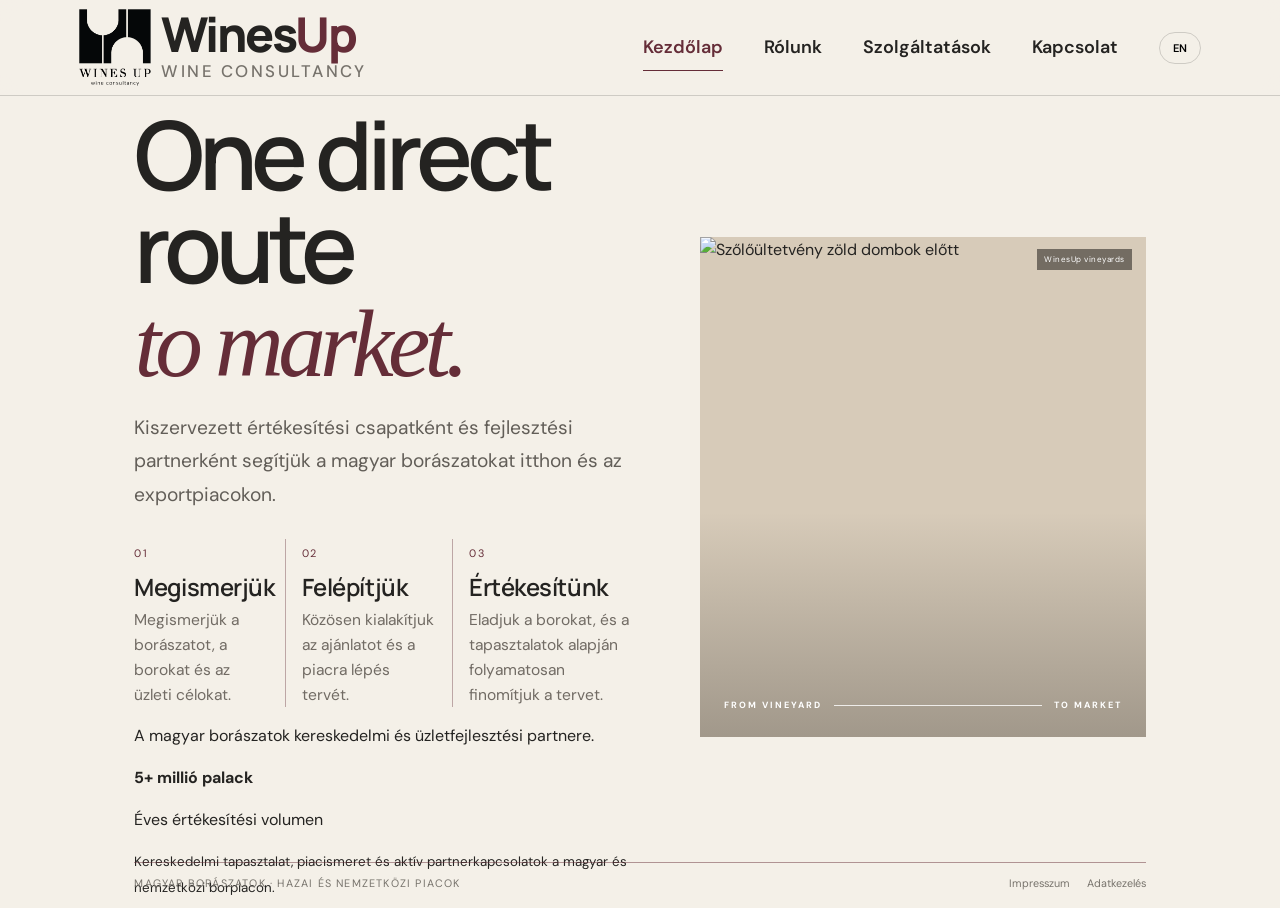
==== commit b8084c4a: "Apply WinesUp content brief to website" ====
--- a/index.html
+++ b/index.html
@@ -15,10 +15,16 @@
         <article class="home-step"><span class="home-step-index">03</span><h2 data-i18n="step3Title">Értékesítünk</h2><p data-i18n="step3Text">Megkeressük a megfelelő vevőket, üzleti kapcsolatokat építünk, és folyamatosan dolgozunk azon, hogy a borok tartósan jelen legyenek a piacon.</p></article>
       </div>
     </div>
+    <div class="home-volume-block">
+      <p data-i18n="volumeStatement">A magyar borászatok kereskedelmi és üzletfejlesztési partnere.</p>
+      <strong><span>5+</span> <span data-i18n="volumeUnit">millió palack</span></strong>
+      <p data-i18n="volumeCaption">Éves értékesítési volumen</p>
+      <small data-i18n="volumeNote">Kereskedelmi tapasztalat, piacismeret és aktív partnerkapcsolatok a magyar és nemzetközi borpiacon.</small>
+    </div>
   </div>
   <div class="hero-art hero-photo-wrap home-hero-photo">
-    <img class="hero-photo" src="https://images.unsplash.com/photo-1523741543316-beb7fc7023d8?auto=format&fit=crop&w=1800&q=85" alt="Szőlőültetvény zöld dombok előtt" fetchpriority="high">
-    <div class="hero-photo-overlay"></div><div class="photo-credit">Photo: Adele Payman / Unsplash</div>
+    <img class="hero-photo" src="assets/vineyard-hero.jpg" alt="Szőlőültetvény zöld dombok előtt" fetchpriority="high">
+    <div class="hero-photo-overlay"></div><div class="photo-credit">WinesUp vineyards</div>
     <div class="photo-label"><span>FROM VINEYARD</span><i></i><span>TO MARKET</span></div>
   </div>
   <div class="home-bottom"><span class="home-market-line" data-i18n="heroFoot">Magyar borászatok · Hazai és nemzetközi piacok</span><span class="home-legal-links"><a href="imprint.html" data-i18n="imprint">Impresszum</a><a href="privacy.html" data-i18n="privacy">Adatkezelés</a></span></div>
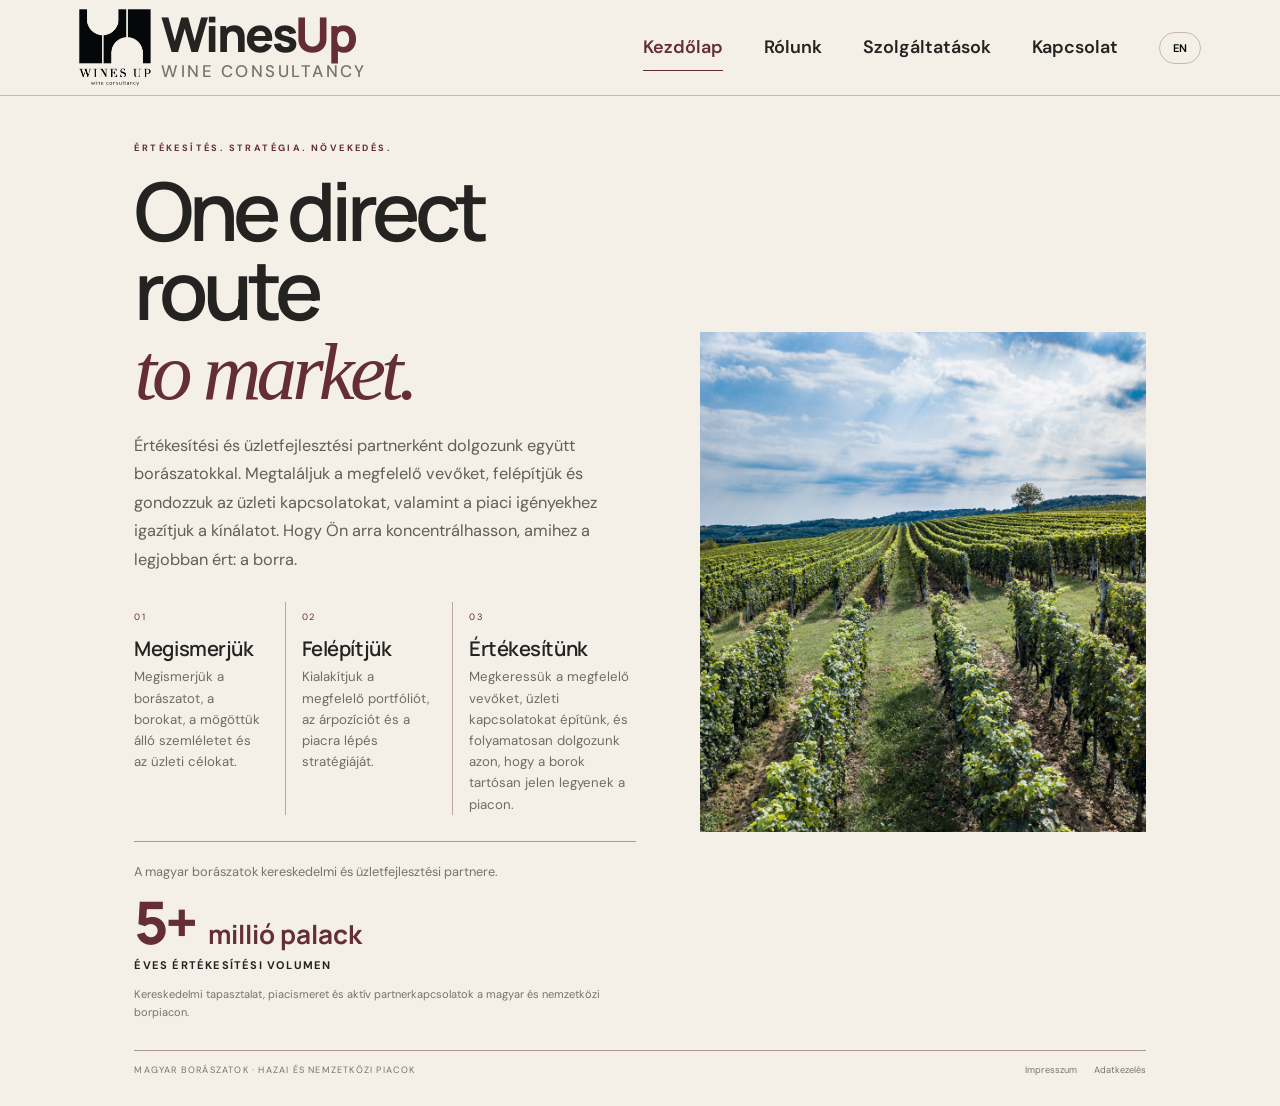
==== commit 30eee207: "Remove unrequested homepage image captions" ====
--- a/index.html
+++ b/index.html
@@ -24,8 +24,7 @@
   </div>
   <div class="hero-art hero-photo-wrap home-hero-photo">
     <img class="hero-photo" src="assets/vineyard-hero.jpg" alt="Szőlőültetvény zöld dombok előtt" fetchpriority="high">
-    <div class="hero-photo-overlay"></div><div class="photo-credit">WinesUp vineyards</div>
-    <div class="photo-label"><span>FROM VINEYARD</span><i></i><span>TO MARKET</span></div>
+    
   </div>
   <div class="home-bottom"><span class="home-market-line" data-i18n="heroFoot">Magyar borászatok · Hazai és nemzetközi piacok</span><span class="home-legal-links"><a href="imprint.html" data-i18n="imprint">Impresszum</a><a href="privacy.html" data-i18n="privacy">Adatkezelés</a></span></div>
 </section>
--- a/style.css
+++ b/style.css
@@ -237,3 +237,190 @@
   .home-step h2{font-size:18px}
   .home-step p{font-size:13.2px}
 }
+
+
+/* WinesUp content brief — homepage volume, team profiles and country chips */
+.home-volume-block{margin-top:34px;padding:26px 0 0;border-top:1px solid rgba(101,45,56,.48);max-width:620px}
+.home-volume-block>p:first-child{font-size:15px;color:var(--muted);margin:0 0 8px}
+.home-volume-block strong{display:flex;align-items:baseline;gap:14px;color:var(--wine);font-family:var(--display);font-size:clamp(22px,2.4vw,32px);line-height:1.1}
+.home-volume-block strong span:first-child{font-size:clamp(48px,5.4vw,76px);font-weight:800;letter-spacing:-4px}
+.home-volume-block>p:nth-of-type(2){margin:2px 0 10px;font-size:13px;font-weight:700;letter-spacing:1.2px;text-transform:uppercase;color:var(--ink)}
+.home-volume-block small{display:block;max-width:500px;color:var(--muted);font-size:13px;line-height:1.7}
+.about-intro-copy{max-width:850px}
+.about-intro-copy p{font-size:17px;line-height:1.85}
+.about-intro-copy .about-slogan{margin-top:26px;color:var(--wine);font:italic 34px/1.2 var(--serif)}
+.team-intro{max-width:780px;color:var(--muted);font-size:16px;line-height:1.85;margin:18px 0 36px}
+.team-placeholders.team-cards{display:grid;grid-template-columns:repeat(2,minmax(0,1fr));gap:32px}
+.team-card{display:grid;grid-template-columns:minmax(150px,.7fr) 1fr;gap:24px;align-items:center}
+.team-card img{width:100%;height:300px;object-fit:cover;object-position:center 30%;background:var(--paper2)}
+.team-card h3{font:600 25px/1.2 var(--display);margin:0 0 8px}
+.team-card p{font-size:14px;line-height:1.75;color:var(--muted)}
+.team-card .team-role{color:var(--wine);font-weight:700}
+.about-markets-intro{margin-top:85px;max-width:850px}
+.about-markets-intro h2{font:600 clamp(32px,4vw,52px)/1.1 var(--display);letter-spacing:-2px;margin:12px 0 20px}
+.about-markets-intro p:not(.eyebrow){font-size:16px;line-height:1.85;color:var(--muted)}
+.country-chips{display:flex;flex-wrap:wrap;gap:12px;margin-top:30px}
+.country-chip{display:inline-flex;align-items:center;gap:10px;border:1px solid rgba(101,45,56,.24);border-radius:999px;padding:10px 17px;font-size:14px;background:rgba(255,255,255,.18)}
+.country-chip b{font-size:18px;font-weight:400;line-height:1}
+@media(max-width:850px){.team-placeholders.team-cards{grid-template-columns:1fr}.team-card{grid-template-columns:160px 1fr}.home-volume-block{max-width:100%}}
+@media(max-width:520px){.team-card{grid-template-columns:1fr}.team-card img{height:360px;max-width:100%}.about-intro-copy p{font-size:15px}.about-intro-copy .about-slogan{font-size:27px}.country-chip{font-size:13px;padding:9px 13px}}
+
+
+/* Homepage layout correction — keep enlarged typography without clipping content */
+.home-main{
+  height:auto;
+  min-height:calc(100svh - 96px);
+  overflow:visible;
+}
+.home-hero{
+  height:auto;
+  min-height:calc(100svh - 96px);
+  padding-top:clamp(42px,5vh,64px);
+  padding-bottom:28px;
+  grid-template-rows:auto auto;
+  align-items:center;
+  overflow:visible;
+}
+.home-hero-copy{align-self:center}
+.home-hero-photo{
+  height:min(58vh,500px);
+  min-height:380px;
+}
+.home-volume-block{margin-top:26px;padding-top:20px}
+.home-bottom{margin-top:28px}
+@media(max-width:800px){
+  .home-main{height:auto;min-height:calc(100svh - 82px);overflow:visible}
+  .home-hero{height:auto;min-height:0;padding-top:55px;padding-bottom:20px;grid-template-rows:auto;overflow:visible}
+  .home-hero-photo{height:300px;min-height:0}
+}
+
+
+/* About page: editorial two-column introduction and clearer section rhythm */
+.about-intro{padding-top:76px;padding-bottom:82px}
+.about-intro h1{margin:0 0 36px}
+.about-intro-layout{display:grid;grid-template-columns:minmax(0,1fr) minmax(360px,.92fr);gap:5vw;align-items:stretch}
+.about-intro-copy{max-width:none;display:grid;grid-template-columns:1fr 1fr;gap:22px 30px;align-content:start}
+.about-intro-copy p{font-size:16px;line-height:1.8}
+.about-intro-copy p:first-child{grid-column:1/-1;font-size:21px;line-height:1.55;color:var(--ink);max-width:650px}
+.about-intro-copy .about-slogan{grid-column:1/-1;margin-top:4px;font-size:30px;line-height:1.2}
+.about-intro-photo{margin:0;min-height:100%;display:flex;flex-direction:column}
+.about-intro-photo img{width:100%;height:100%;min-height:440px;max-height:560px;object-fit:cover;display:block}
+.about-intro-photo figcaption{padding:12px 0;border-bottom:1px solid var(--line);font-size:10px;letter-spacing:1.3px;text-transform:uppercase;color:var(--muted)}
+.team-section{padding-top:75px}
+.team-section h2{margin-top:0}
+.about-markets-intro{margin-top:80px;max-width:850px}
+.about-markets-intro h2{display:none}
+.about-markets-intro p:not(.eyebrow){font-size:16px;line-height:1.8}
+.about-markets{grid-template-columns:minmax(220px,.65fr) minmax(0,1.35fr);gap:4vw;align-items:start}
+.about-markets .markets-heading{margin:0}
+.about-markets h2{margin:0}
+.about-markets .country-chips{margin:0;justify-content:flex-start;align-content:start}
+.about-markets .country-chip{justify-content:flex-start}
+.contact-band-copy{max-width:760px;font-size:17px;line-height:1.8;color:#e7d9d4;margin:-8px 0 30px}
+@media(max-width:800px){
+ .about-intro{padding-top:58px;padding-bottom:62px}
+ .about-intro-layout{grid-template-columns:1fr;gap:32px}
+ .about-intro-copy{grid-template-columns:1fr;gap:17px}
+ .about-intro-copy p:first-child,.about-intro-copy .about-slogan{grid-column:auto}
+ .about-intro-copy p:first-child{font-size:19px}
+ .about-intro-photo img{min-height:0;height:300px}
+ .about-markets{grid-template-columns:1fr;gap:24px}
+ .about-markets .country-chips{margin:0}
+ .contact-band-copy{font-size:15px}
+}
+
+
+/* About page refinements */
+.about-intro-copy{display:flex;flex-direction:column;gap:20px;align-content:initial}
+.about-intro-copy p,
+.about-intro-copy p:first-child{grid-column:auto;max-width:none;margin:0;font-size:16px;line-height:1.8;color:var(--muted)}
+.about-intro-copy p:first-child{font-size:20px;line-height:1.6;color:var(--ink)}
+.about-intro-copy .about-slogan{display:none}
+.team-slogan{margin:76px 0 54px;font-family:'Manrope',sans-serif;font-size:clamp(34px,4.2vw,58px);font-weight:700;line-height:1.08;letter-spacing:-.045em;color:#22211f;max-width:900px}
+@media(max-width:800px){
+ .about-intro-copy{display:flex;flex-direction:column;gap:16px}
+ .about-intro-copy p:first-child{font-size:18px}
+ .team-slogan{margin:54px 0 36px;font-size:clamp(30px,8vw,42px)}
+}
+
+
+/* About page photo gallery and owners portrait */
+.about-photo-gallery{display:grid;grid-template-columns:1.15fr .85fr;grid-template-rows:1fr 1fr;gap:14px;min-height:520px}
+.about-photo-gallery figure{margin:0;min-width:0;overflow:hidden;position:relative}
+.about-photo-gallery img{display:block;width:100%;height:100%;object-fit:cover}
+.about-photo-main{grid-row:1/3;min-height:520px}
+.about-photo-secondary{min-height:245px}
+.about-photo-detail{min-height:245px;display:flex;flex-direction:column}
+.about-photo-detail img{flex:1;min-height:190px}
+.about-photo-detail figcaption{padding:10px 0 0;font-size:10px;letter-spacing:1.2px;text-transform:uppercase;color:var(--muted)}
+.team-intro-layout{display:grid;grid-template-columns:minmax(0,.9fr) minmax(300px,1.1fr);gap:5vw;align-items:center;margin:24px 0 48px}
+.team-intro-layout .team-intro{margin:0;max-width:620px;font-size:17px;line-height:1.85}
+.team-group-photo{display:block;width:100%;max-height:430px;object-fit:cover;object-position:center 42%}
+@media(max-width:800px){
+ .about-photo-gallery{min-height:0;grid-template-columns:1fr 1fr;grid-template-rows:240px 190px;gap:10px}
+ .about-photo-main{grid-row:auto;grid-column:1/-1;min-height:0}
+ .about-photo-secondary,.about-photo-detail{min-height:0}
+ .about-photo-detail img{min-height:145px}
+ .team-intro-layout{grid-template-columns:1fr;gap:22px;margin:20px 0 36px}
+ .team-group-photo{max-height:360px}
+}
+
+
+/* About intro: single vineyard image and highlighted closing line */
+.about-intro-layout{display:grid;grid-template-columns:minmax(0,1.05fr) minmax(320px,.95fr);gap:5vw;align-items:start}
+.about-intro-copy{display:flex;flex-direction:column;gap:20px}
+.about-intro-copy p,.about-intro-copy p:first-child{margin:0;max-width:none;font-size:17px;line-height:1.8;color:var(--muted)}
+.about-intro-copy .about-closing-line{margin-top:8px;font-family:'Manrope',sans-serif;font-size:clamp(25px,3vw,38px);font-weight:700;line-height:1.2;letter-spacing:-.035em;color:var(--wine,#71323f)}
+.about-single-photo{margin:0;align-self:stretch;min-height:480px;overflow:hidden}
+.about-single-photo img{display:block;width:100%;height:100%;min-height:480px;object-fit:cover}
+@media(max-width:800px){
+ .about-intro-layout{grid-template-columns:1fr;gap:26px}
+ .about-single-photo{min-height:300px}
+ .about-single-photo img{min-height:300px;max-height:420px}
+}
+
+
+/* Global burgundy separators and a photographic services introduction */
+:root{--line:rgba(101,45,56,.30)}
+.footer-bottom{border-top-color:rgba(193,140,145,.38)}
+.services-intro{display:grid;grid-template-columns:minmax(0,1fr) minmax(340px,.88fr);gap:6vw;align-items:center}
+.services-intro-copy{max-width:650px}
+.services-intro h1{margin-top:0}
+.services-intro-photo{margin:0;height:350px;overflow:hidden;background:var(--paper2)}
+.services-intro-photo img{display:block;width:100%;height:100%;object-fit:cover}
+.service-detail-list article{border-bottom-color:var(--wine2);border-bottom-color:rgba(101,45,56,.38)}
+.service-detail-list article:first-child{border-top:1px solid rgba(101,45,56,.38)}
+@media(max-width:800px){
+ .services-intro{grid-template-columns:1fr;gap:32px}
+ .services-intro-photo{height:300px}
+}
+
+
+/* Homepage typography test — reduce homepage text by 15% */
+.home-hero .eyebrow{font-size:9.18px}
+.home-hero h1{font-size:clamp(59.2px,6.324vw,89.8px);letter-spacing:-5.1px}
+.home-hero .hero-lead{font-size:16.32px}
+.home-steps-heading{font-size:9.18px}
+.home-step-index{font-size:9.18px}
+.home-step h2{font-size:clamp(17.34px,1.581vw,22.44px)}
+.home-step p{font-size:13.26px}
+.home-volume-block>p:first-child{font-size:12.75px}
+.home-volume-block strong{font-size:clamp(18.7px,2.04vw,27.2px)}
+.home-volume-block strong span:first-child{font-size:clamp(40.8px,4.59vw,64.6px)}
+.home-volume-block>p:nth-of-type(2){font-size:11.05px}
+.home-volume-block small{font-size:11.05px}
+.home-market-line,.home-legal-links{font-size:9.18px}
+@media(max-width:800px){
+  .home-hero .eyebrow{font-size:8.5px}
+  .home-hero h1{font-size:clamp(56.1px,12.24vw,87.55px);letter-spacing:-3.4px}
+  .home-hero .hero-lead{font-size:15.3px}
+  .home-step h2{font-size:17px}
+  .home-step p{font-size:12.24px}
+}
+@media(max-width:430px){
+  .home-hero h1{font-size:clamp(54.4px,11.9vw,59.5px);letter-spacing:-2.98px}
+  .home-step h2{font-size:15.3px}
+  .home-step p{font-size:11.22px}
+  .home-volume-block>p:first-child{font-size:12.75px}
+  .home-volume-block small{font-size:11.05px}
+}
